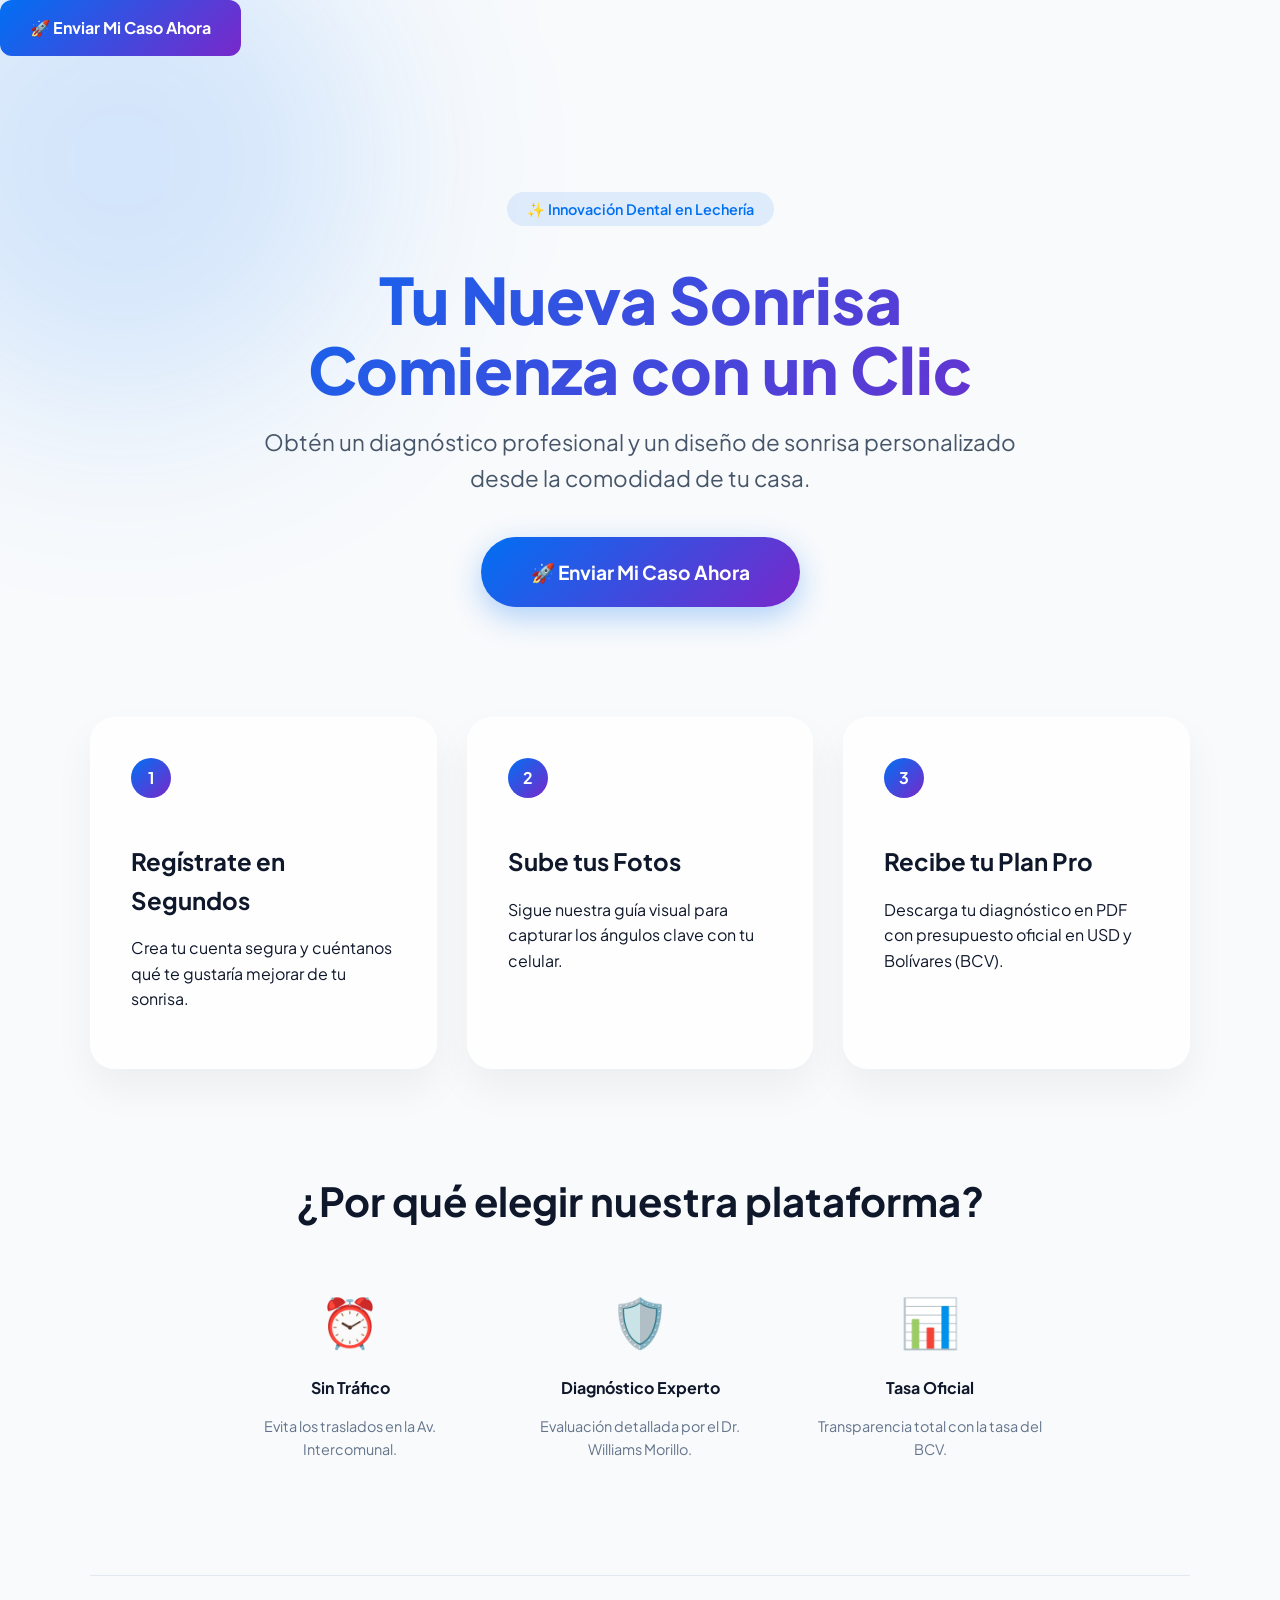
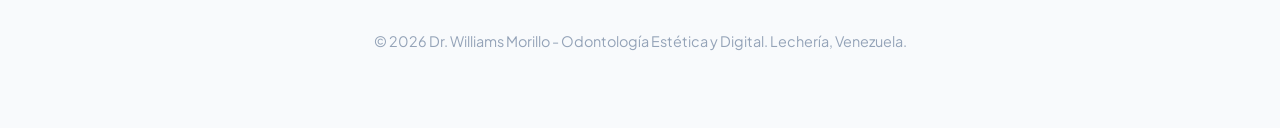
==== tele_odontologia/index.html @ 36167035 "Add files via upload" ====
<!DOCTYPE html>
<html lang="es">
<head>
    <meta charset="UTF-8">
    <meta name="viewport" content="width=device-width, initial-scale=1.0">
    <title>Teleodontología Premium | Dr. Williams Morillo</title>
    <link rel="stylesheet" href="tele-style.css">
    <link href="https://fonts.googleapis.com/css2?family=Plus+Jakarta+Sans:wght@400;600;800&display=swap" rel="stylesheet">
    <style>
        :root {
            --primary-gradient: linear-gradient(135deg, #0070f3 0%, #7928ca 100%);
            --glass-bg: rgba(255, 255, 255, 0.7);
        }
        body { font-family: 'Plus Jakarta Sans', sans-serif; overflow-x: hidden; }
        
        /* Fondo animado sutil */
        .bg-blob {
            position: fixed; top: -10%; left: -10%; width: 500px; height: 500px;
            background: rgba(0, 112, 243, 0.15); filter: blur(100px); border-radius: 50%; z-index: -1; animation: move 20s infinite alternate;
        }
        @keyframes move { from { transform: translate(0,0); } to { transform: translate(100px, 100px); } }

        .hero { padding: 120px 20px 60px; text-align: center; }
        .hero h1 { font-size: 4rem; font-weight: 800; background: var(--primary-gradient); -webkit-background-clip: text; -webkit-text-fill-color: transparent; margin-bottom: 20px; line-height: 1.1; }
        .hero p { font-size: 1.4rem; color: #475569; max-width: 800px; margin: 0 auto 40px; }

        .feature-grid { display: grid; grid-template-columns: repeat(auto-fit, minmax(300px, 1fr)); gap: 30px; margin-top: 50px; }
        .feature-card { 
            padding: 40px; text-align: left; transition: 0.4s; position: relative; overflow: hidden;
            border: 1px solid rgba(255,255,255,0.4);
        }
        .feature-card:hover { transform: translateY(-10px); box-shadow: 0 30px 60px rgba(0,0,0,0.1); }
        .feature-card h3 { font-size: 1.5rem; margin-bottom: 15px; color: #0f172a; }
        
        .step-indicator { 
            display: inline-block; width: 40px; height: 40px; background: var(--primary-gradient); 
            color: white; border-radius: 50%; line-height: 40px; text-align: center; font-weight: bold; margin-bottom: 20px;
        }

        .cta-main {
            font-size: 1.2rem; padding: 20px 50px; border-radius: 50px; 
            box-shadow: 0 10px 30px rgba(0, 112, 243, 0.3);
        }

        @media (max-width: 768px) { .hero h1 { font-size: 2.5rem; } }
    </style>
    <a href="registro.html" class="btn-tele">🚀 Enviar Mi Caso Ahora</a>
</head>
<body>
    <div class="bg-blob"></div>

    <div class="container">
        <header class="hero">
            <span style="background: rgba(0,112,243,0.1); color: #0070f3; padding: 8px 20px; border-radius: 50px; font-weight: 600; font-size: 0.9rem;">✨ Innovación Dental en Lechería</span>
            <h1>Tu Nueva Sonrisa <br>Comienza con un Clic</h1>
            <p>Obtén un diagnóstico profesional y un diseño de sonrisa personalizado desde la comodidad de tu casa.</p>
            <a href="registro.html" class="btn-tele cta-main">🚀 Enviar Mi Caso Ahora</a>
        </header>

        <section class="feature-grid">
            <div class="glass-card feature-card">
                <div class="step-indicator">1</div>
                <h3>Regístrate en Segundos</h3>
                <p>Crea tu cuenta segura y cuéntanos qué te gustaría mejorar de tu sonrisa.</p>
            </div>
            <div class="glass-card feature-card">
                <div class="step-indicator">2</div>
                <h3>Sube tus Fotos</h3>
                <p>Sigue nuestra guía visual para capturar los ángulos clave con tu celular.</p>
            </div>
            <div class="glass-card feature-card">
                <div class="step-indicator">3</div>
                <h3>Recibe tu Plan Pro</h3>
                <p>Descarga tu diagnóstico en PDF con presupuesto oficial en USD y Bolívares (BCV).</p>
            </div>
        </section>

        <section style="margin-top: 100px; text-align: center;">
            <h2 style="font-size: 2.5rem; margin-bottom: 50px;">¿Por qué elegir nuestra plataforma?</h2>
            <div style="display: flex; flex-wrap: wrap; justify-content: center; gap: 40px;">
                <div style="max-width: 250px;">
                    <div style="font-size: 3rem; margin-bottom: 15px;">⏰</div>
                    <h4 style="margin:0;">Sin Tráfico</h4>
                    <p style="font-size: 0.9rem; color: #64748b;">Evita los traslados en la Av. Intercomunal.</p>
                </div>
                <div style="max-width: 250px;">
                    <div style="font-size: 3rem; margin-bottom: 15px;">🛡️</div>
                    <h4 style="margin:0;">Diagnóstico Experto</h4>
                    <p style="font-size: 0.9rem; color: #64748b;">Evaluación detallada por el Dr. Williams Morillo.</p>
                </div>
                <div style="max-width: 250px;">
                    <div style="font-size: 3rem; margin-bottom: 15px;">📊</div>
                    <h4 style="margin:0;">Tasa Oficial</h4>
                    <p style="font-size: 0.9rem; color: #64748b;">Transparencia total con la tasa del BCV.</p>
                </div>
            </div>
        </section>

        <footer style="margin-top: 100px; padding: 40px; text-align: center; border-top: 1px solid #e2e8f0; color: #94a3b8; font-size: 0.9rem;">
            <p>&copy; 2026 Dr. Williams Morillo - Odontología Estética y Digital. Lechería, Venezuela.</p>
        </footer>
    </div>
</body>
</html>
---- tele_odontologia/tele-style.css ----
:root {
    --primary: linear-gradient(135deg, #0070f3 0%, #7928ca 100%);
    --bg-light: #f8fafc;
    --text-dark: #0f172a;
    --glass: rgba(255, 255, 255, 0.8);
}

body {
    font-family: 'Inter', sans-serif;
    background-color: var(--bg-light);
    color: var(--text-dark);
    margin: 0;
    line-height: 1.6;
}

.container {
    max-width: 1100px;
    margin: 0 auto;
    padding: 20px;
}

/* Efecto Cristal */
.glass-card {
    background: var(--glass);
    backdrop-filter: blur(15px);
    border: 1px solid rgba(255, 255, 255, 0.3);
    border-radius: 25px;
    padding: 40px;
    box-shadow: 0 20px 40px rgba(0,0,0,0.05);
}

.btn-tele {
    background: var(--primary);
    color: white;
    padding: 15px 30px;
    border: none;
    border-radius: 12px;
    font-weight: bold;
    cursor: pointer;
    text-decoration: none;
    display: inline-block;
    transition: 0.3s;
}

.btn-tele:hover {
    transform: translateY(-3px);
    box-shadow: 0 10px 20px rgba(121, 40, 202, 0.2);
}
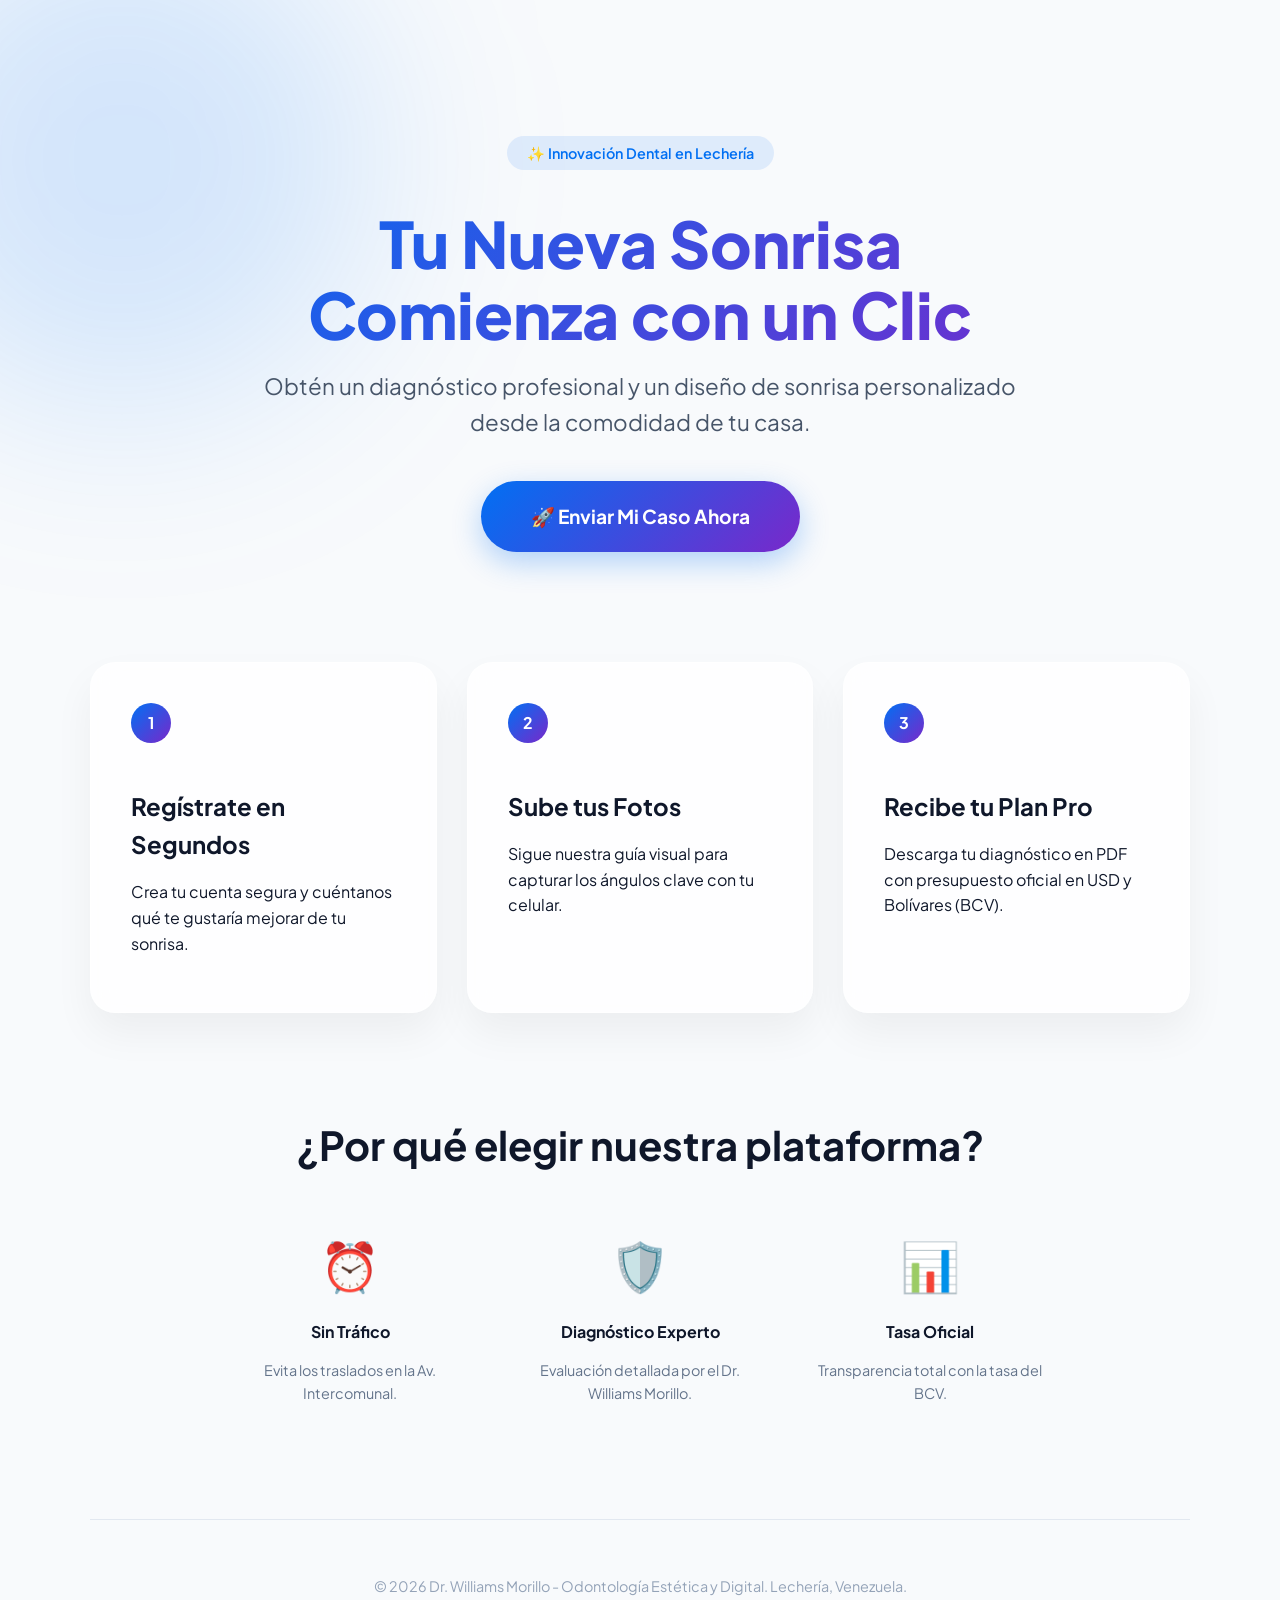
==== commit 1049538c: "Add files via upload" ====
--- a/tele_odontologia/index.html
+++ b/tele_odontologia/index.html
@@ -44,7 +44,7 @@
 
         @media (max-width: 768px) { .hero h1 { font-size: 2.5rem; } }
     </style>
-    <a href="registro.html" class="btn-tele">🚀 Enviar Mi Caso Ahora</a>
+   
 </head>
 <body>
     <div class="bg-blob"></div>
